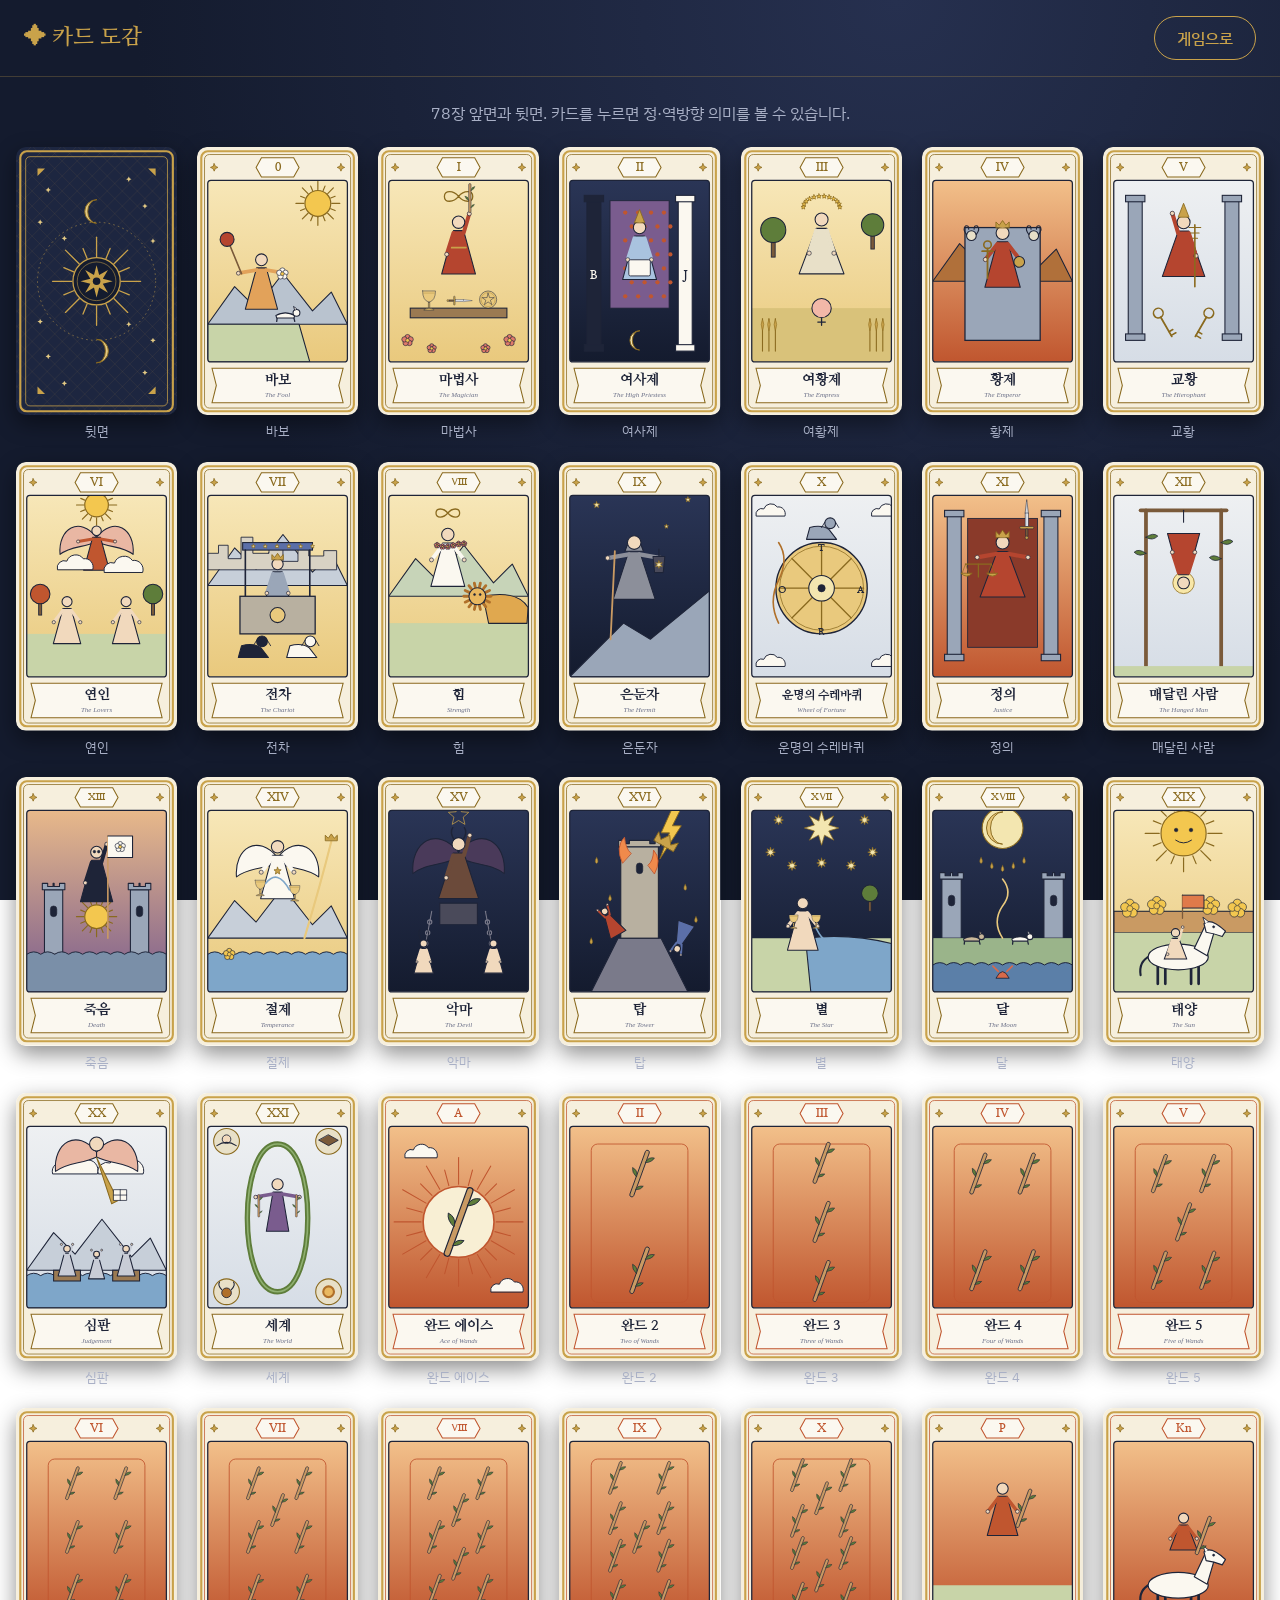
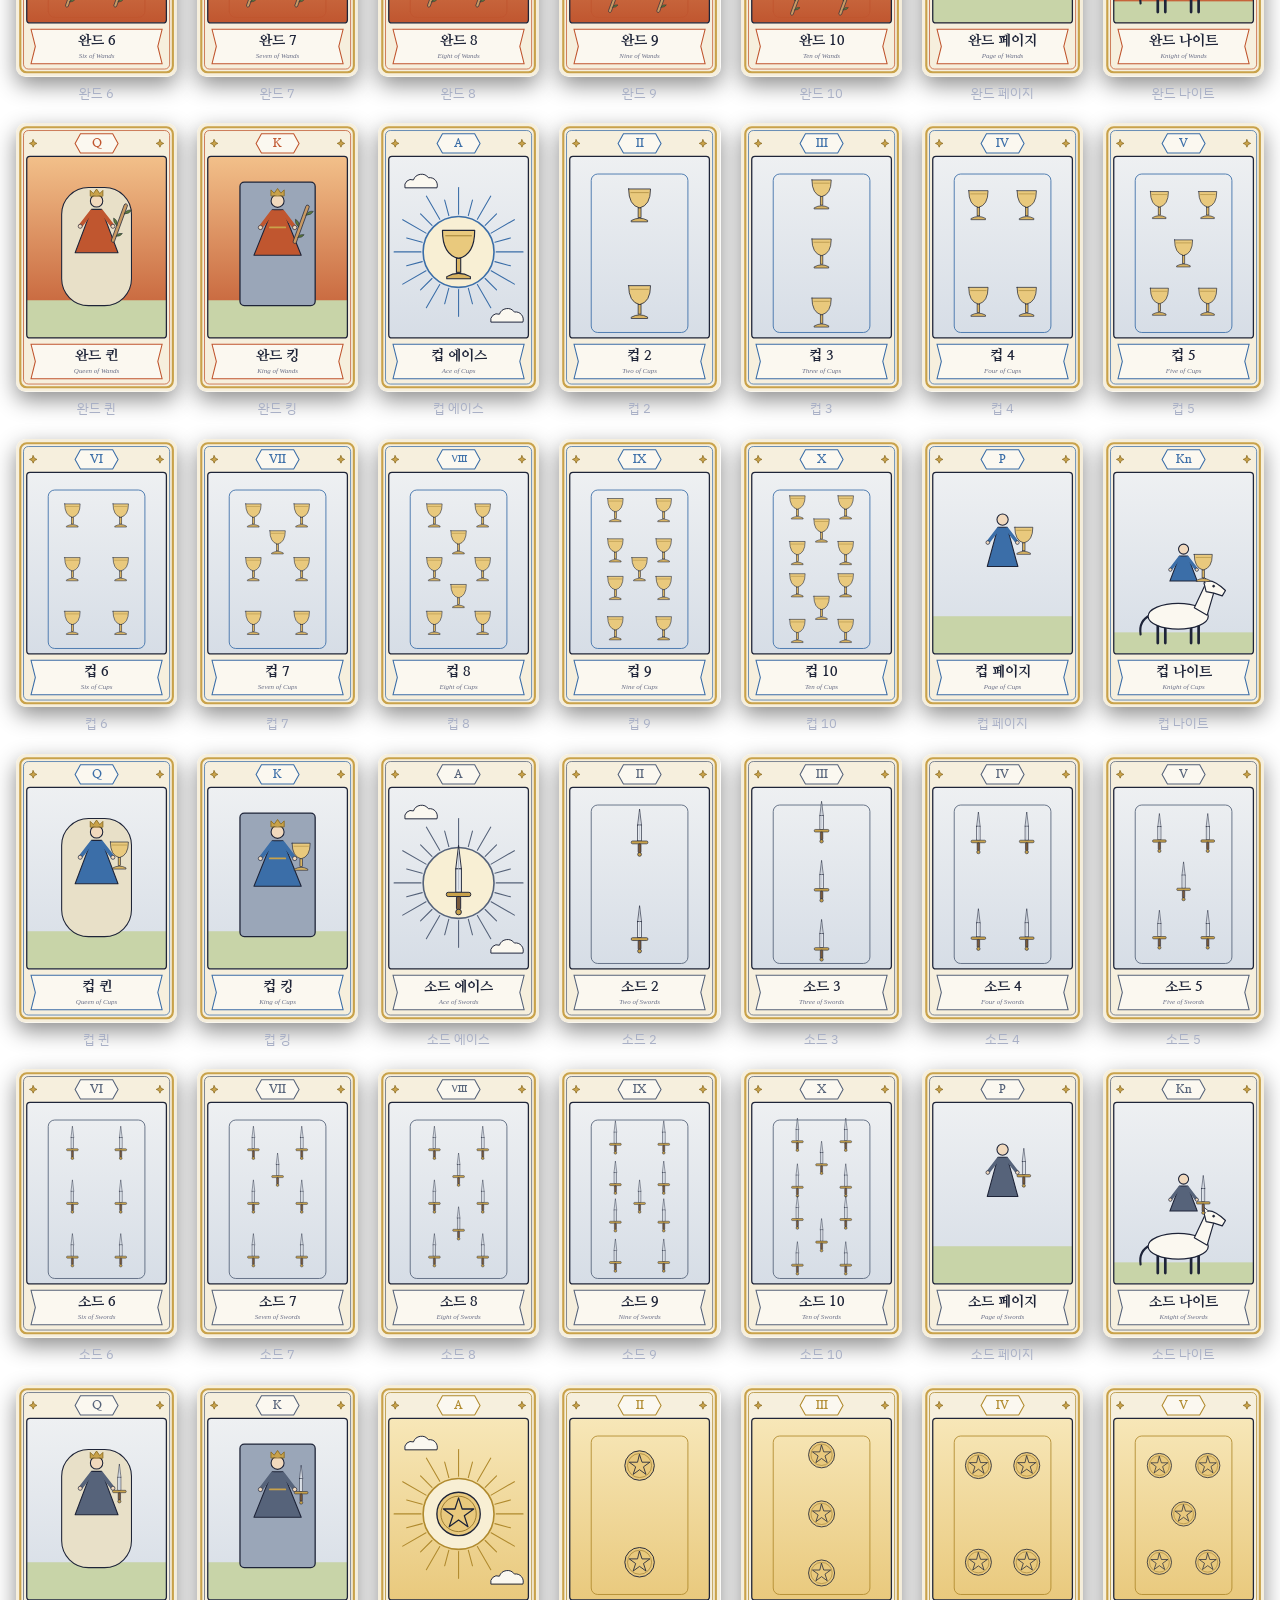
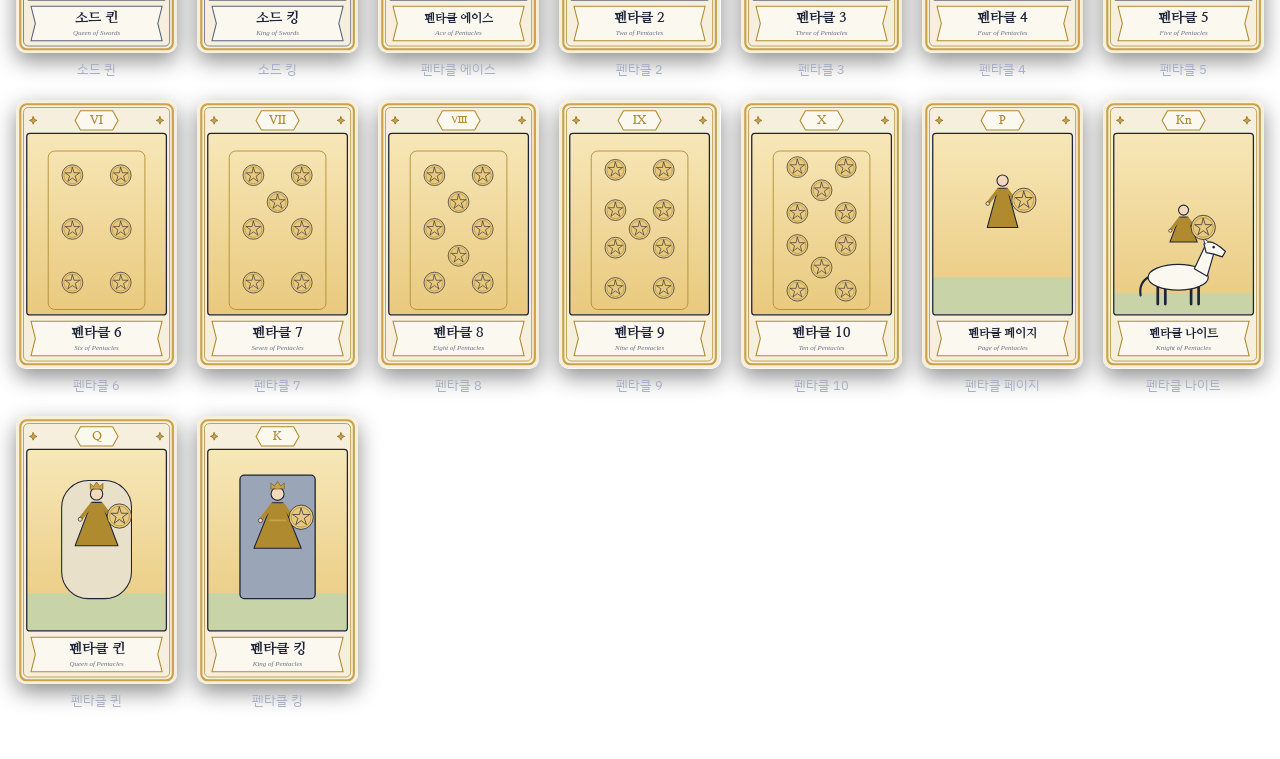
==== gallery.html @ ce8a3a50 "직접 고르는 카드 뽑기와 SVG 카드 아트 추가 - 섞은 78장을 부채꼴로 펼치고, 사용자가 10장을 직접 골라 배치 (고른 카드가 실제 결과) - 자동 뽑기·덱 더미 제거, 데스" ====
<!doctype html>
<html lang="ko">
<head>
  <meta charset="utf-8">
  <meta name="viewport" content="width=device-width, initial-scale=1">
  <title>카드 도감 · 켈틱 크로스 타로</title>
  <link rel="stylesheet" href="https://fonts.googleapis.com/css2?family=IBM+Plex+Sans+KR:wght@400;500;700&family=Nanum+Myeongjo:wght@700;800&display=swap">
  <link rel="stylesheet" href="css/style.css">
</head>
<body>
  <header class="topbar">
    <h1 class="logo">✦ 카드 도감</h1>
    <a class="btn ghost" href="index.html">게임으로</a>
  </header>
  <main>
    <p class="gallery-note">78장 앞면과 뒷면. 카드를 누르면 정·역방향 의미를 볼 수 있습니다.</p>
    <div id="gallery" class="gallery"></div>
  </main>
  <div id="modal" class="modal" hidden>
    <div class="modal-box" role="dialog" aria-modal="true" aria-labelledby="modalTitle">
      <button id="modalClose" class="modal-close" aria-label="닫기">✕</button>
      <div id="modalCard" class="modal-card"></div>
      <div class="modal-info">
        <h3 id="modalTitle"></h3>
        <p id="modalEn" class="modal-en"></p>
        <div class="modal-meaning current"><p class="modal-label">정방향</p><p id="modalUp"></p></div>
        <div class="modal-meaning current"><p class="modal-label">역방향</p><p id="modalRev"></p></div>
      </div>
    </div>
  </div>
  <script src="js/cards.js"></script>
  <script src="js/art.js"></script>
  <script>
    const gallery = document.getElementById("gallery");
    const modal = document.getElementById("modal");
    const tile = (svg, label) => `<figure class="gallery-item"><div class="gallery-card">${svg}</div><figcaption>${label}</figcaption></figure>`;
    gallery.innerHTML = tile(ART.back(), "뒷면") + DECK.map((c, i) => tile(ART.front(c), c.nameKo).replace("gallery-item", `gallery-item" data-i="${i}`)).join("");
    gallery.addEventListener("click", (e) => {
      const item = e.target.closest("[data-i]");
      if (!item) return;
      const c = DECK[item.dataset.i];
      document.getElementById("modalCard").innerHTML = ART.front(c);
      document.getElementById("modalTitle").textContent = c.nameKo;
      document.getElementById("modalEn").textContent = c.nameEn;
      document.getElementById("modalUp").textContent = `${c.upright} — ${c.uprightText}`;
      document.getElementById("modalRev").textContent = `${c.reversed} — ${c.reversedText}`;
      modal.hidden = false;
    });
    document.getElementById("modalClose").addEventListener("click", () => { modal.hidden = true; });
    modal.addEventListener("click", (e) => { if (e.target === modal) modal.hidden = true; });
    document.addEventListener("keydown", (e) => { if (e.key === "Escape") modal.hidden = true; });
  </script>
</body>
</html>
---- css/style.css ----
:root {
  --night: #141b2e;
  --night-2: #1d2640;
  --night-3: #2a3556;
  --gold: #c9a24a;
  --gold-soft: #e3c983;
  --parchment: #f6f2ea;
  --ink: #1e2438;
  --muted: #a9b0c6;
  --text: #e9e6df;
  --serif: "Nanum Myeongjo", Georgia, serif;
  --sans: "IBM Plex Sans KR", system-ui, sans-serif;
}

* { box-sizing: border-box; }

body {
  margin: 0;
  min-height: 100vh;
  background: radial-gradient(ellipse at 70% 0%, #26304f 0%, var(--night) 60%) fixed;
  color: var(--text);
  font-family: var(--sans);
  line-height: 1.6;
}

[hidden] { display: none !important; }

.topbar {
  display: flex;
  align-items: center;
  justify-content: space-between;
  padding: 16px 24px;
  border-bottom: 1px solid rgba(201, 162, 74, 0.25);
}
.logo { margin: 0; font-family: var(--serif); font-size: 22px; color: var(--gold); }
.topnav { display: flex; gap: 8px; }
a.btn { text-decoration: none; display: inline-block; }

main { max-width: 1280px; margin: 0 auto; padding: 24px 16px 48px; }

.btn {
  font: 500 16px var(--sans);
  border-radius: 999px;
  padding: 10px 22px;
  cursor: pointer;
  border: 1px solid var(--gold);
  transition: transform 0.15s, background 0.15s;
}
.btn:active { transform: scale(0.97); }
.btn:disabled { opacity: 0.45; cursor: default; }
.btn.primary { background: var(--gold); color: var(--night); font-weight: 700; }
.btn.primary:hover:not(:disabled) { background: var(--gold-soft); }
.btn.ghost { background: transparent; color: var(--gold); }
.btn.wide { width: 100%; margin-top: 16px; }

/* 질문 화면 */
.intro { max-width: 560px; margin: 8vh auto 0; text-align: center; }
.eyebrow { color: var(--gold); letter-spacing: 3px; font-size: 14px; margin: 0; }
.intro h2 { font-family: var(--serif); font-size: clamp(28px, 5vw, 40px); margin: 8px 0; }
.sub { color: var(--muted); margin: 0 0 24px; }
.intro textarea {
  width: 100%;
  padding: 14px 16px;
  border-radius: 14px;
  border: 1px solid var(--night-3);
  background: var(--night-2);
  color: var(--text);
  font: 16px var(--sans);
  resize: none;
  margin-bottom: 16px;
}
.intro textarea:focus { outline: 2px solid var(--gold); }
.fine { color: var(--muted); font-size: 13px; margin-top: 16px; }

/* 게임 화면 */
.game { display: grid; grid-template-columns: minmax(0, 1.15fr) minmax(320px, 0.85fr); gap: 32px; align-items: start; }

.board {
  position: relative;
  width: 100%;
  max-width: max(380px, calc((100vh - 400px) * 680 / 640));
  margin: 0 auto;
  aspect-ratio: 680 / 640;
  border-radius: 24px;
  background: radial-gradient(circle at 34% 50%, rgba(201, 162, 74, 0.1), transparent 55%), var(--night-2);
  border: 1px solid rgba(201, 162, 74, 0.2);
}

.slot {
  position: absolute;
  border: 1.5px dashed rgba(201, 162, 74, 0.35);
  border-radius: 10px;
  display: flex;
  flex-direction: column;
  align-items: center;
  justify-content: center;
  gap: 2px;
  color: rgba(201, 162, 74, 0.6);
  text-align: center;
}
.slot-cross { border: none; z-index: 2; }
.slot.filled { border-color: transparent; }
.slot.filled .slot-num, .slot.filled .slot-name { visibility: hidden; }
.slot-num { font: 800 clamp(16px, 2.4vw, 26px) var(--serif); }
.slot-name { font-size: clamp(9px, 1.1vw, 12px); padding: 0 4px; }
.slot.active .card { box-shadow: 0 0 0 3px var(--gold), 0 10px 30px rgba(0, 0, 0, 0.5); }

.flyer { position: absolute; inset: 0; cursor: pointer; }
.rot { width: 100%; height: 100%; }
.rot.crossed { transform: rotate(90deg); }

.card {
  position: relative;
  width: 100%;
  height: 100%;
  transform-style: preserve-3d;
  transition: transform 0.6s;
  border-radius: 6%/3.6%;
  box-shadow: 0 8px 22px rgba(0, 0, 0, 0.45);
}
.card.flipped { transform: rotateY(180deg); }

.face {
  position: absolute;
  inset: 0;
  border-radius: 6%/3.6%;
  backface-visibility: hidden;
  -webkit-backface-visibility: hidden;
  overflow: hidden;
}
.face.back { background: var(--card-back) center / 100% 100% no-repeat; }
.face.front { transform: rotateY(180deg); }
.face.front svg { width: 100%; height: 100%; display: block; }
.face.front.is-reversed svg { transform: rotate(180deg); }
.rev-badge {
  position: absolute;
  top: 4%;
  right: 6%;
  background: #b5452f;
  color: #fff;
  font-size: clamp(8px, 1vw, 12px);
  font-weight: 700;
  border-radius: 6px;
  padding: 0 5px;
}

.controls { margin-top: 18px; text-align: center; }
.prompt { margin: 0 0 6px; color: var(--muted); }
.prompt b { color: var(--gold-soft); }
.prompt-left { font-size: 13px; }
.controls .progress { justify-content: center; }

/* 펼친 카드 78장 */
.fan { display: flex; flex-direction: column; gap: 2px; padding: 4px 0 16px; --cw: 42px; --step: 13.6px; }
.fan-row { display: flex; justify-content: center; padding-top: 12px; }
.fan-card {
  flex: none;
  width: var(--cw);
  aspect-ratio: 3 / 5;
  margin-left: calc(var(--step) - var(--cw));
  padding: 0;
  border: none;
  border-radius: 4px;
  background: var(--card-back) center / 100% 100% no-repeat;
  box-shadow: -2px 2px 6px rgba(0, 0, 0, 0.45);
  cursor: pointer;
  transform: translateY(var(--dy)) rotate(var(--rot));
  transition: transform 0.18s, opacity 0.3s;
  animation: deal 0.45s backwards;
  animation-delay: var(--delay);
}
.fan-card:first-child { margin-left: 0; }
.fan-card:hover:not(:disabled), .fan-card:focus-visible { transform: translateY(calc(var(--dy) - 14px)) rotate(var(--rot)); outline: none; box-shadow: 0 0 0 2px var(--gold), 0 6px 14px rgba(0, 0, 0, 0.5); }
.fan-card.taken { opacity: 0; pointer-events: none; }
.fan.busy .fan-card, .fan.done .fan-card { cursor: default; }
.fan.done .fan-card:not(.taken) { opacity: 0.35; }
@keyframes deal { from { opacity: 0; transform: translateY(-40px) rotate(0deg); } }

/* 풀이 패널 */
.reading-panel {
  position: sticky;
  top: 16px;
  max-height: calc(100vh - 32px);
  overflow-y: auto;
  padding-right: 4px;
}
.question-label {
  margin: 0 0 12px;
  padding: 12px 16px;
  border-radius: 12px;
  background: rgba(201, 162, 74, 0.12);
  color: var(--gold-soft);
}
.reading-list { list-style: none; margin: 0; padding: 0; display: flex; flex-direction: column; gap: 12px; }
.entry {
  background: var(--night-2);
  border: 1px solid var(--night-3);
  border-radius: 14px;
  padding: 14px 16px;
  animation: rise 0.4s ease-out;
}
.entry.active { border-color: var(--gold); }
@keyframes rise { from { opacity: 0; transform: translateY(8px); } }
.entry-head { display: flex; justify-content: space-between; align-items: baseline; }
.entry-pos { font: 800 17px var(--serif); color: var(--gold); }
.entry-group { font-size: 12px; color: var(--muted); }
.entry-desc { margin: 2px 0 8px; font-size: 13px; color: var(--muted); }
.entry-card { margin: 0 0 6px; font-weight: 700; }
.entry-kw { margin: 0 0 8px; display: flex; flex-wrap: wrap; gap: 6px; }
.entry-kw span { font-size: 12px; padding: 1px 8px; border-radius: 999px; background: var(--night-3); color: var(--gold-soft); }
.entry-text { margin: 0; font-size: 15px; }

.summary {
  margin-top: 16px;
  padding: 20px;
  border-radius: 16px;
  background: var(--parchment);
  color: var(--ink);
}
.summary h3 { font: 800 24px var(--serif); margin: 0 0 12px; }
.summary-row { padding: 10px 0; border-top: 1px solid #e0d6c2; }
.summary-row p { margin: 0; }
.summary-head { font-weight: 700; color: #8a6a1f; font-size: 14px; }
.summary .fine { color: #6b7088; }

/* 주제 선택 */
.topics { display: flex; flex-wrap: wrap; justify-content: center; gap: 8px; margin-bottom: 16px; }
.chip {
  font: 500 15px var(--sans);
  padding: 8px 16px;
  border-radius: 999px;
  border: 1px solid var(--night-3);
  background: var(--night-2);
  color: var(--muted);
  cursor: pointer;
}
.chip[aria-checked="true"] { border-color: var(--gold); color: var(--night); background: var(--gold); font-weight: 700; }

/* 진행 표시 */
.progress { list-style: none; display: flex; gap: 6px; padding: 0; margin: 0 0 10px; flex-wrap: wrap; }
.progress li {
  width: 26px;
  height: 26px;
  border-radius: 50%;
  display: grid;
  place-items: center;
  font-size: 12px;
  border: 1px solid var(--night-3);
  color: var(--muted);
}
.progress li.done { background: var(--gold); border-color: var(--gold); color: var(--night); font-weight: 700; }
.progress li.current { border-color: var(--gold); color: var(--gold); animation: pulse 1.4s infinite; }
@keyframes pulse { 50% { box-shadow: 0 0 0 4px rgba(201, 162, 74, 0.25); } }

.summary-actions { display: flex; gap: 10px; margin-top: 16px; flex-wrap: wrap; }
.summary-actions .btn { flex: 1; }
.btn.ghost-dark { background: transparent; color: #8a6a1f; border-color: #8a6a1f; }

/* 카드 상세 */
.modal {
  position: fixed;
  inset: 0;
  z-index: 50;
  background: rgba(10, 14, 26, 0.75);
  display: grid;
  place-items: center;
  padding: 16px;
}
.modal-box {
  position: relative;
  display: flex;
  gap: 28px;
  align-items: center;
  max-width: 640px;
  width: 100%;
  background: var(--night-2);
  border: 1px solid var(--gold);
  border-radius: 20px;
  padding: 28px;
  animation: rise 0.25s ease-out;
}
.modal-close {
  position: absolute;
  top: 10px;
  right: 12px;
  background: none;
  border: none;
  color: var(--muted);
  font-size: 20px;
  cursor: pointer;
}
.modal-card { flex: none; width: 200px; height: 333px; }
.modal-card .rev-badge { font-size: 14px; }
.modal-info h3 { font: 800 28px var(--serif); margin: 4px 0 0; color: var(--gold); }
.modal-pos { margin: 0; font-size: 13px; color: var(--muted); }
.modal-en { margin: 0 0 12px; color: var(--muted); font-size: 14px; }
.modal-meaning { padding: 10px 12px; border-radius: 10px; margin-top: 8px; opacity: 0.6; }
.modal-meaning.current { background: rgba(201, 162, 74, 0.12); opacity: 1; }
.modal-meaning p { margin: 0; font-size: 14px; }
.modal-label { font-weight: 700; color: var(--gold-soft); margin-bottom: 2px !important; }

.footer { text-align: center; color: var(--muted); font-size: 12px; padding: 24px 16px; }

@media (max-width: 900px) {
  .game { grid-template-columns: 1fr; }
  .board { max-width: none; }
  .reading-panel { position: static; max-height: none; }
  .fan { --cw: 30px; --step: 12.6px; }
  .topbar { padding: 12px 16px; gap: 8px; }
  .logo { font-size: 18px; white-space: nowrap; }
  .topnav .btn { padding: 6px 12px; font-size: 14px; white-space: nowrap; }
  .progress { gap: 4px; margin-bottom: 6px; }
  .progress li { width: 20px; height: 20px; font-size: 10px; }
  .prompt { font-size: 13px; margin-bottom: 6px; }
  .modal-box { flex-direction: column; text-align: center; }
  .modal-card { width: 150px; height: 250px; }
}

/* 카드 도감 */
.gallery-note { color: var(--muted); text-align: center; margin: 0 0 20px; }
.gallery { display: grid; grid-template-columns: repeat(auto-fill, minmax(150px, 1fr)); gap: 20px; }
.gallery-item { margin: 0; text-align: center; cursor: pointer; }
.gallery-card { aspect-ratio: 3 / 5; border-radius: 10px; overflow: hidden; box-shadow: 0 8px 22px rgba(0, 0, 0, 0.45); transition: transform 0.15s; }
.gallery-item:hover .gallery-card { transform: translateY(-4px); }
.gallery-card svg, .modal-card svg { width: 100%; height: 100%; display: block; }
.gallery-item figcaption { font-size: 13px; color: var(--muted); margin-top: 6px; }
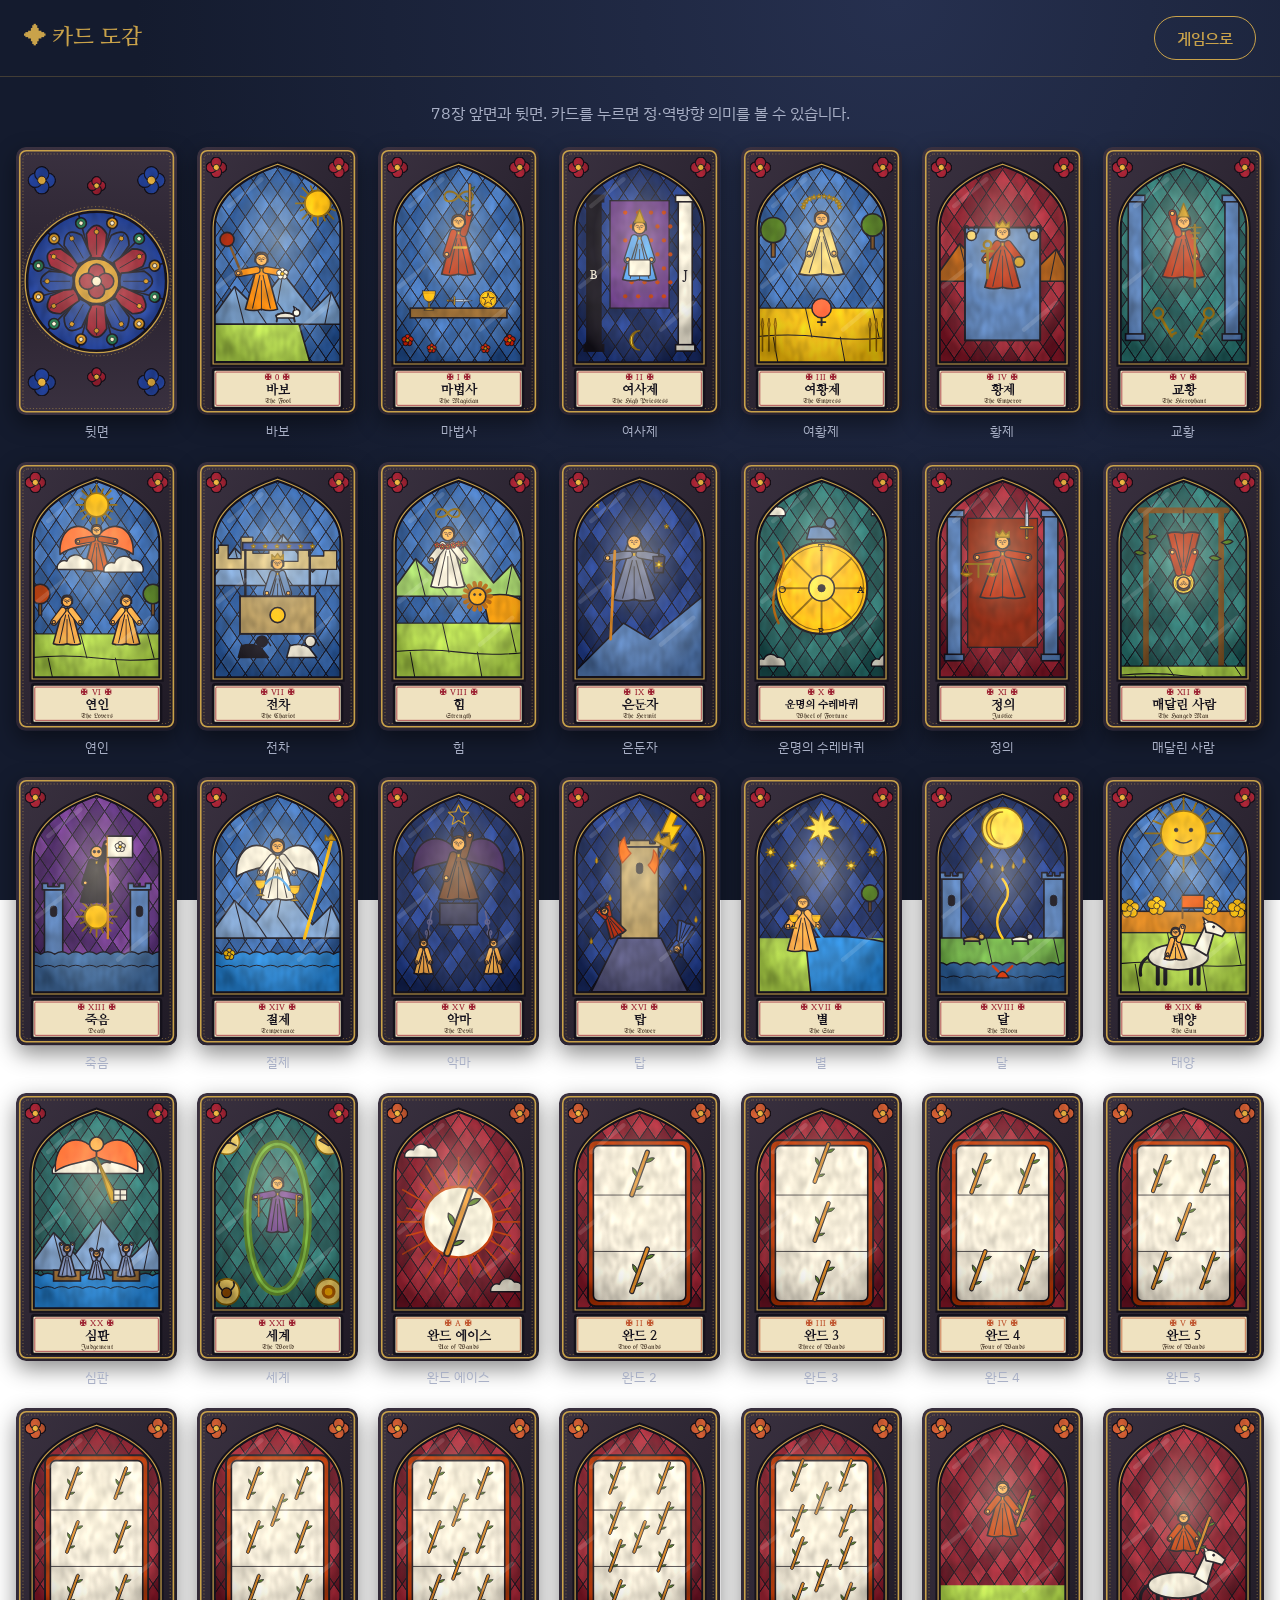
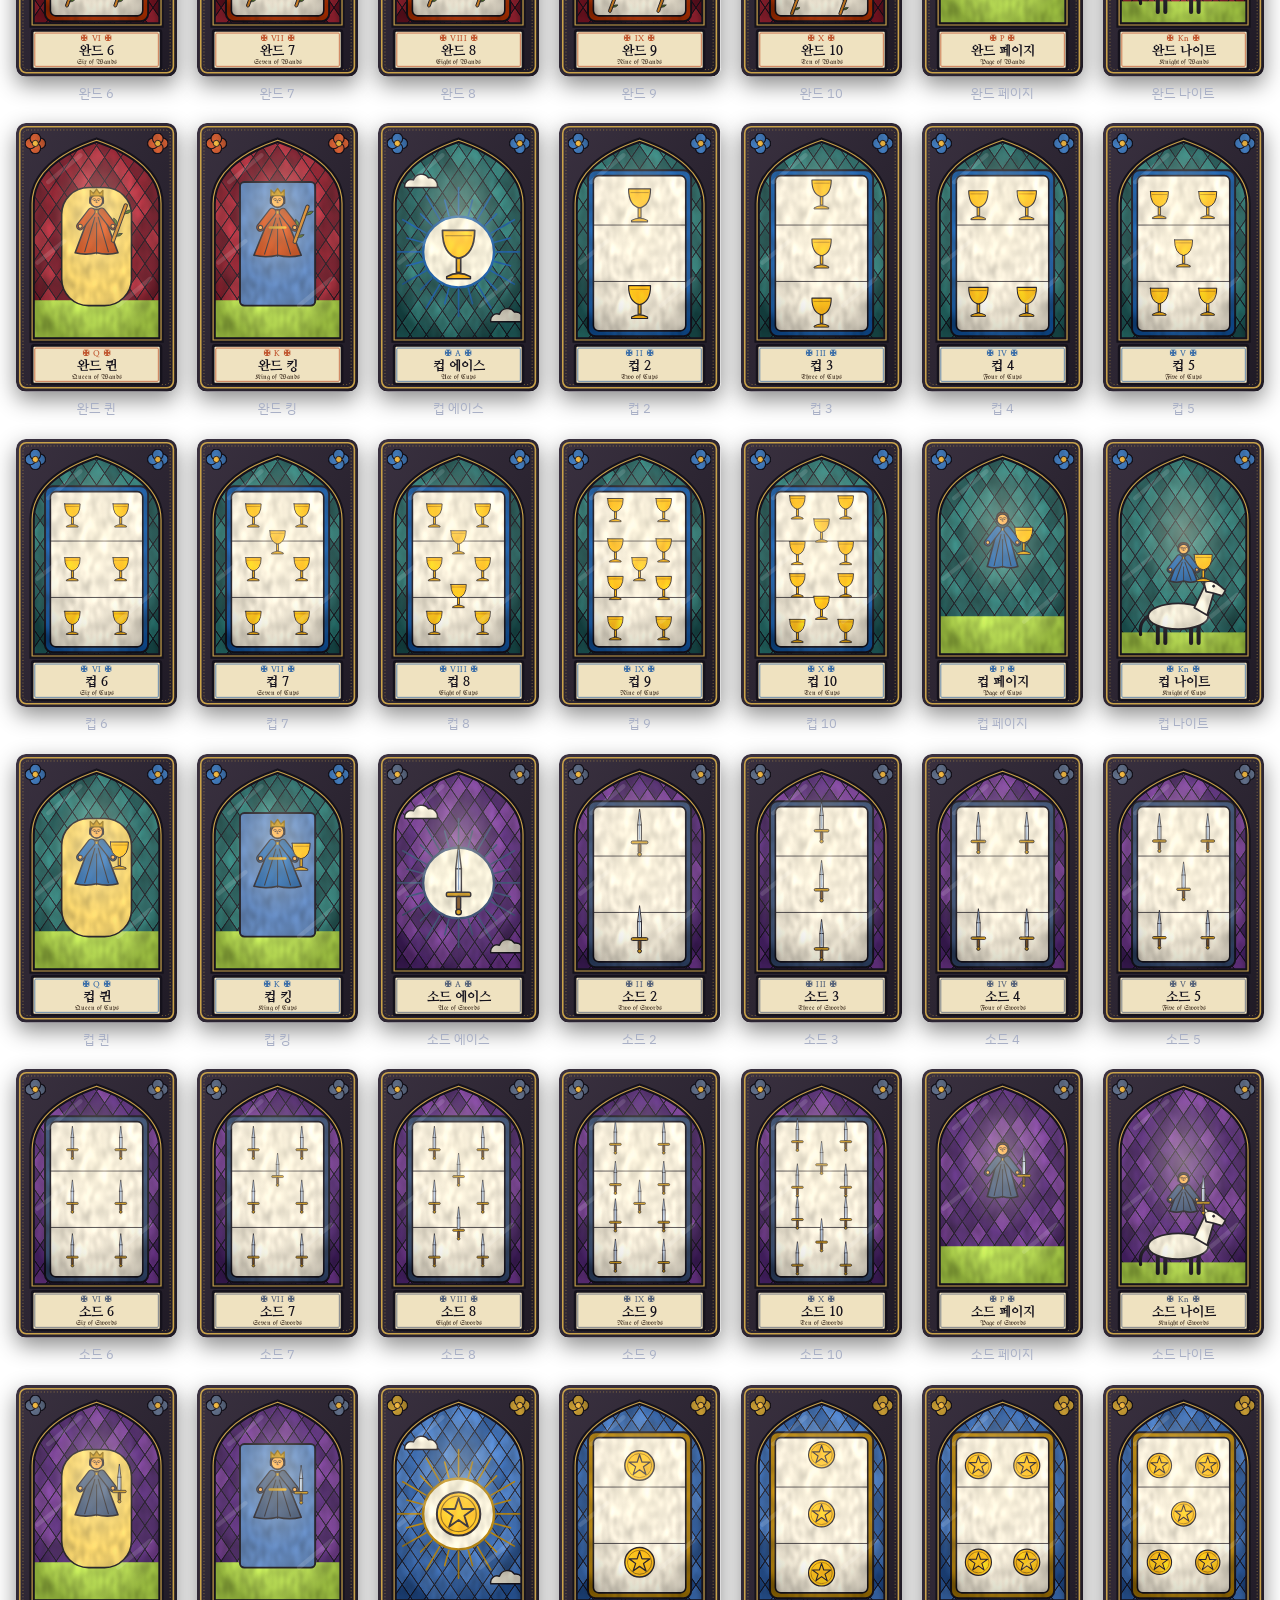
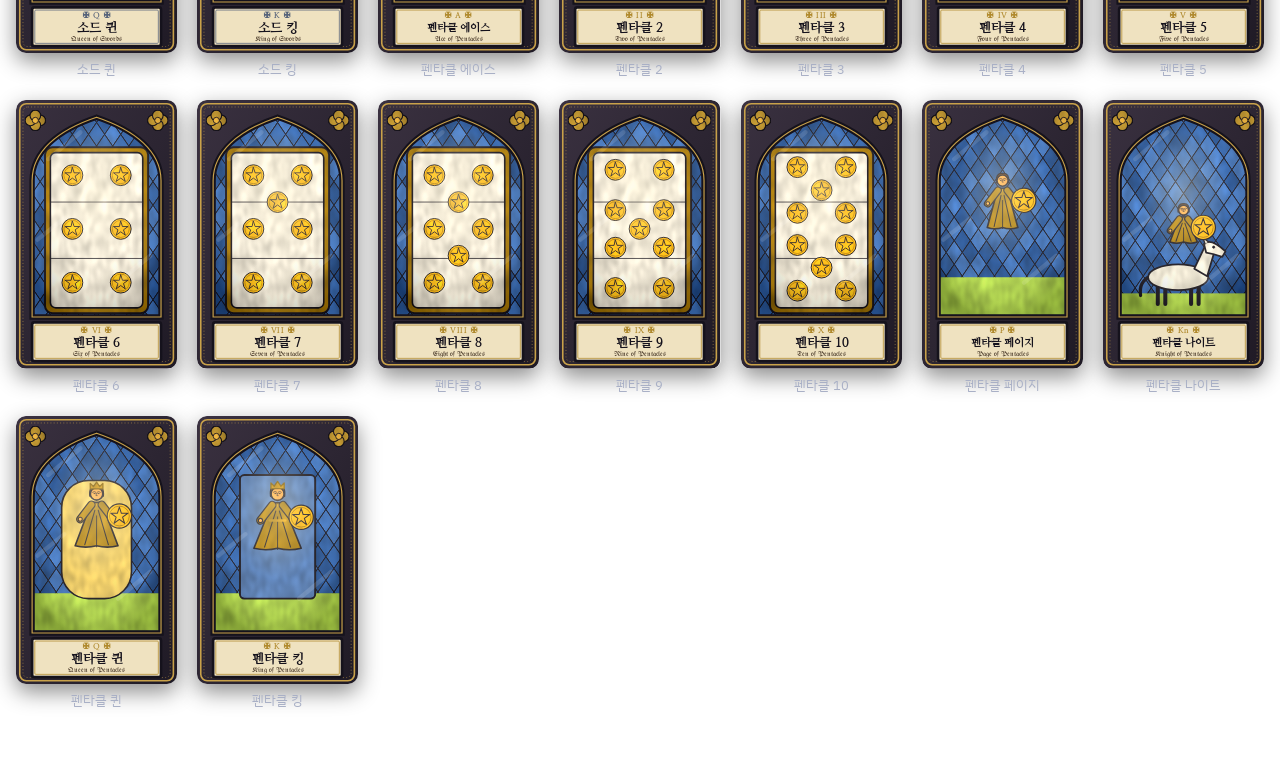
==== commit dcdd582e: "카드 아트를 중세 성당 스테인드글라스 양식으로 교체 - 석재 바탕 + 고딕 첨두아치 창 + 사엽 장식, 아래에 명문 패널 - 납선으로 이은 마름모 유리 바탕, 보석색 유리 변환(g" ====
--- a/gallery.html
+++ b/gallery.html
@@ -4,7 +4,7 @@
   <meta charset="utf-8">
   <meta name="viewport" content="width=device-width, initial-scale=1">
   <title>카드 도감 · 켈틱 크로스 타로</title>
-  <link rel="stylesheet" href="https://fonts.googleapis.com/css2?family=IBM+Plex+Sans+KR:wght@400;500;700&family=Nanum+Myeongjo:wght@700;800&display=swap">
+  <link rel="stylesheet" href="https://fonts.googleapis.com/css2?family=IBM+Plex+Sans+KR:wght@400;500;700&family=Nanum+Myeongjo:wght@700;800&family=UnifrakturMaguntia&display=swap">
   <link rel="stylesheet" href="css/style.css">
 </head>
 <body>
